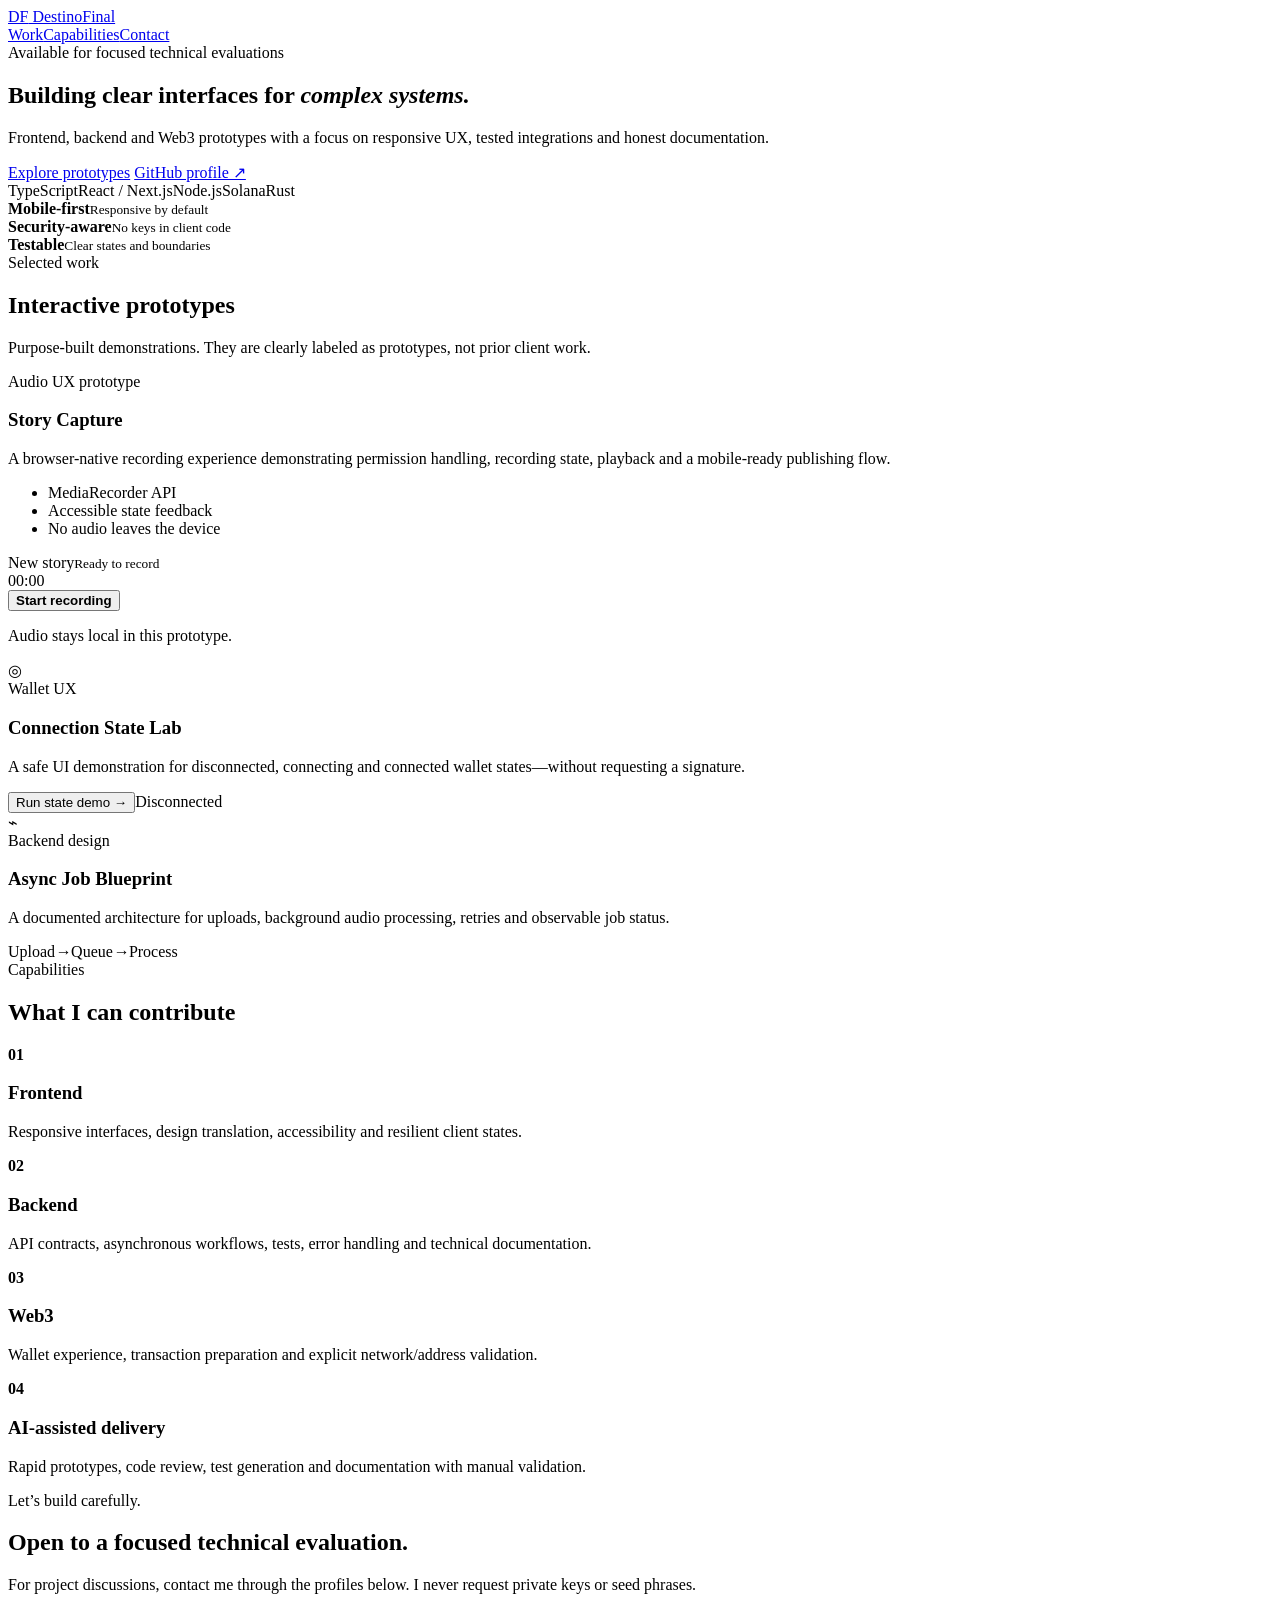
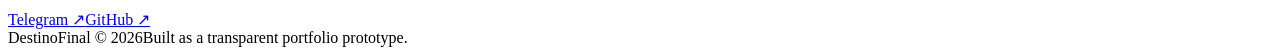
==== index.html @ 2f3a97f2 "Add responsive portfolio site" ====
<!doctype html>
<html lang="en">
<head>
  <meta charset="UTF-8" />
  <meta name="viewport" content="width=device-width, initial-scale=1.0" />
  <meta name="description" content="DestinoFinal — frontend, backend and Web3 development portfolio." />
  <title>DestinoFinal — Web3 Builder</title>
  <link rel="stylesheet" href="styles.css" />
</head>
<body>
  <header class="nav">
    <a class="brand" href="#top" aria-label="DestinoFinal home"><span>DF</span> DestinoFinal</a>
    <nav aria-label="Primary navigation">
      <a href="#work">Work</a><a href="#capabilities">Capabilities</a><a href="#contact">Contact</a>
    </nav>
  </header>

  <main id="top">
    <section class="hero">
      <div class="eyebrow"><span></span> Available for focused technical evaluations</div>
      <h1>Building clear interfaces for <em>complex systems.</em></h1>
      <p class="lede">Frontend, backend and Web3 prototypes with a focus on responsive UX, tested integrations and honest documentation.</p>
      <div class="actions">
        <a class="button primary" href="#work">Explore prototypes</a>
        <a class="button secondary" href="https://github.com/finaldestino96-beep">GitHub profile ↗</a>
      </div>
      <div class="stack" aria-label="Technology stack"><span>TypeScript</span><span>React / Next.js</span><span>Node.js</span><span>Solana</span><span>Rust</span></div>
    </section>

    <section class="metrics" aria-label="Working principles">
      <article><strong>Mobile-first</strong><small>Responsive by default</small></article>
      <article><strong>Security-aware</strong><small>No keys in client code</small></article>
      <article><strong>Testable</strong><small>Clear states and boundaries</small></article>
    </section>

    <section id="work" class="section">
      <div class="section-heading"><div><span>Selected work</span><h2>Interactive prototypes</h2></div><p>Purpose-built demonstrations. They are clearly labeled as prototypes, not prior client work.</p></div>

      <article class="project featured">
        <div class="project-copy">
          <span class="tag">Audio UX prototype</span>
          <h3>Story Capture</h3>
          <p>A browser-native recording experience demonstrating permission handling, recording state, playback and a mobile-ready publishing flow.</p>
          <ul><li>MediaRecorder API</li><li>Accessible state feedback</li><li>No audio leaves the device</li></ul>
        </div>
        <div class="recorder-card">
          <div class="recorder-head"><span>New story</span><small id="status">Ready to record</small></div>
          <div class="wave" id="wave" aria-hidden="true"></div>
          <div class="timer" id="timer">00:00</div>
          <button id="recordButton" class="record" type="button"><span></span><b>Start recording</b></button>
          <audio id="playback" controls hidden></audio>
          <p class="privacy">Audio stays local in this prototype.</p>
        </div>
      </article>

      <div class="project-grid">
        <article class="project small">
          <div class="icon">◎</div><span class="tag">Wallet UX</span><h3>Connection State Lab</h3>
          <p>A safe UI demonstration for disconnected, connecting and connected wallet states—without requesting a signature.</p>
          <button id="walletDemo" class="text-button" type="button">Run state demo →</button><output id="walletState">Disconnected</output>
        </article>
        <article class="project small">
          <div class="icon">⌁</div><span class="tag">Backend design</span><h3>Async Job Blueprint</h3>
          <p>A documented architecture for uploads, background audio processing, retries and observable job status.</p>
          <div class="flow"><span>Upload</span><i>→</i><span>Queue</span><i>→</i><span>Process</span></div>
        </article>
      </div>
    </section>

    <section id="capabilities" class="section capabilities">
      <div class="section-heading"><div><span>Capabilities</span><h2>What I can contribute</h2></div></div>
      <div class="cap-grid">
        <article><b>01</b><h3>Frontend</h3><p>Responsive interfaces, design translation, accessibility and resilient client states.</p></article>
        <article><b>02</b><h3>Backend</h3><p>API contracts, asynchronous workflows, tests, error handling and technical documentation.</p></article>
        <article><b>03</b><h3>Web3</h3><p>Wallet experience, transaction preparation and explicit network/address validation.</p></article>
        <article><b>04</b><h3>AI-assisted delivery</h3><p>Rapid prototypes, code review, test generation and documentation with manual validation.</p></article>
      </div>
    </section>

    <section id="contact" class="contact">
      <span>Let’s build carefully.</span><h2>Open to a focused technical evaluation.</h2>
      <p>For project discussions, contact me through the profiles below. I never request private keys or seed phrases.</p>
      <div class="actions"><a class="button primary" href="https://t.me/Fatulini">Telegram ↗</a><a class="button secondary" href="https://github.com/finaldestino96-beep">GitHub ↗</a></div>
    </section>
  </main>

  <footer><span>DestinoFinal © 2026</span><span>Built as a transparent portfolio prototype.</span></footer>
  <script src="app.js"></script>
</body>
</html>
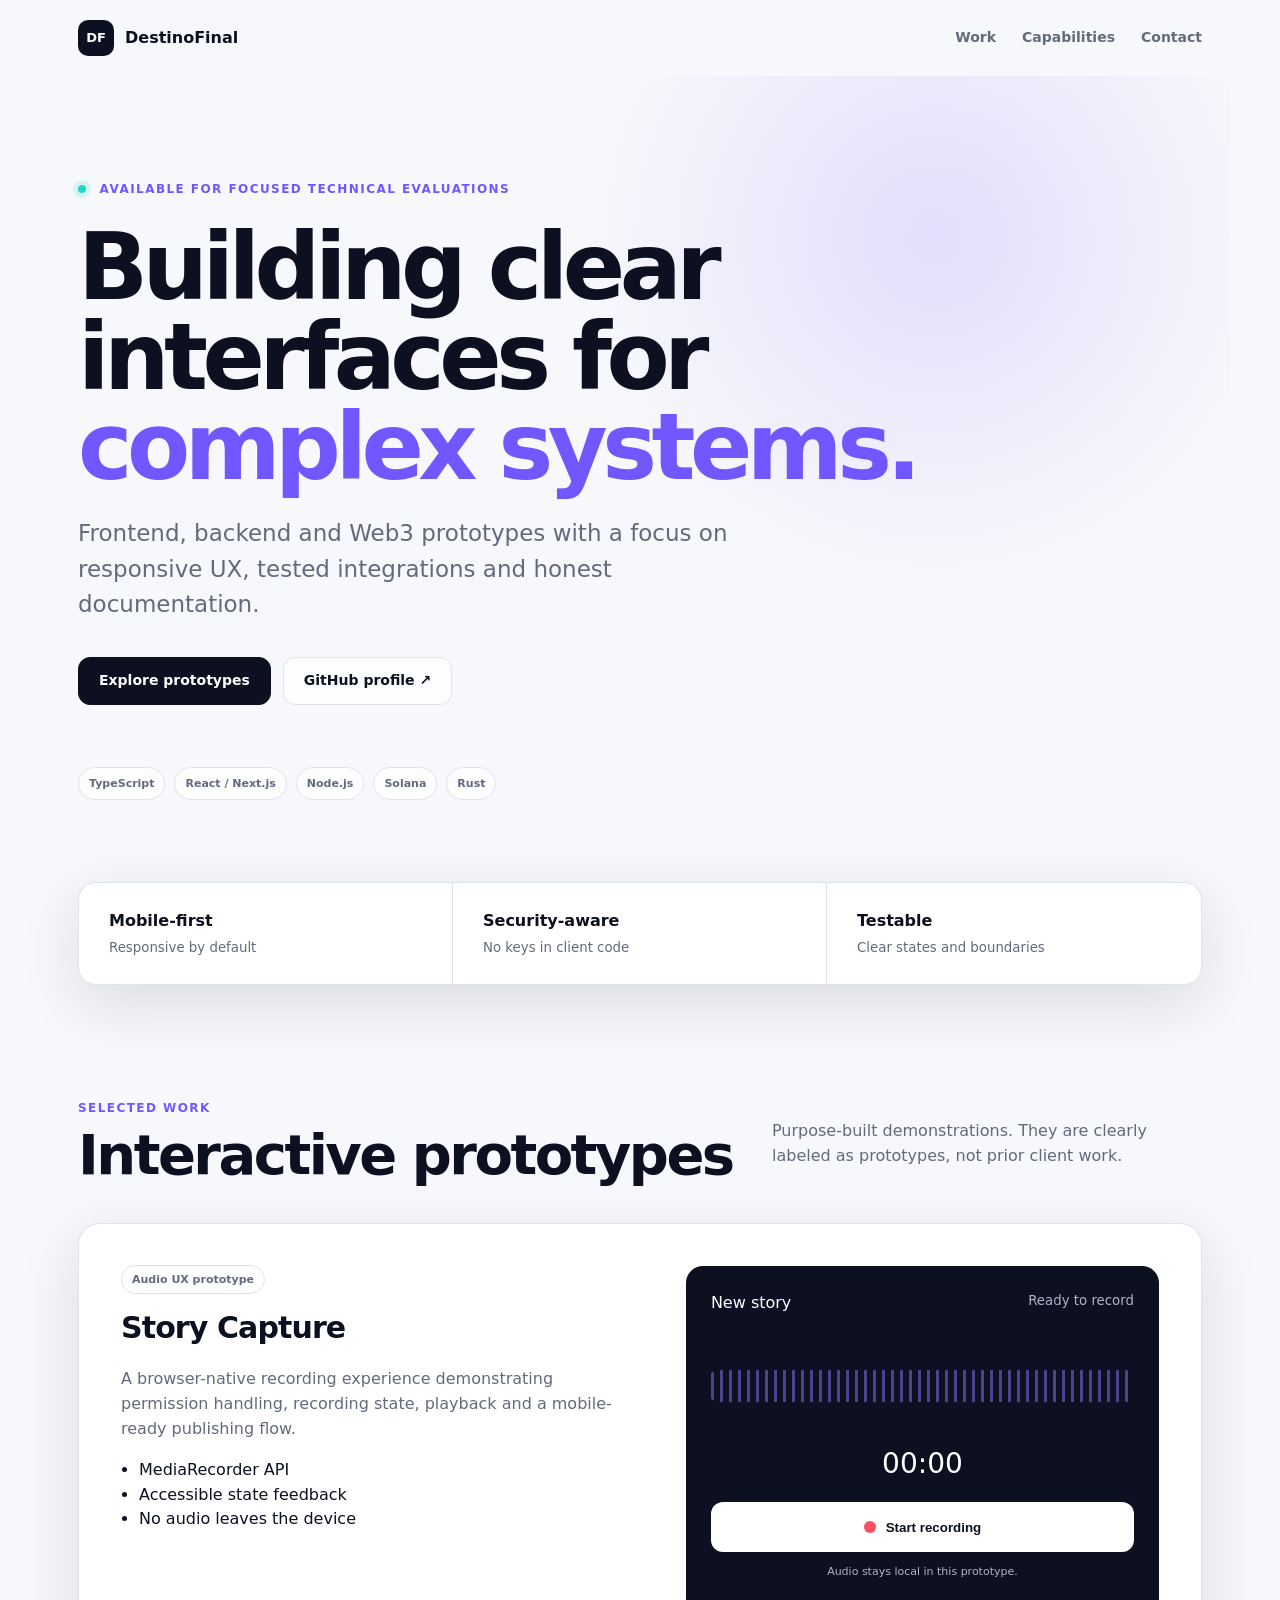
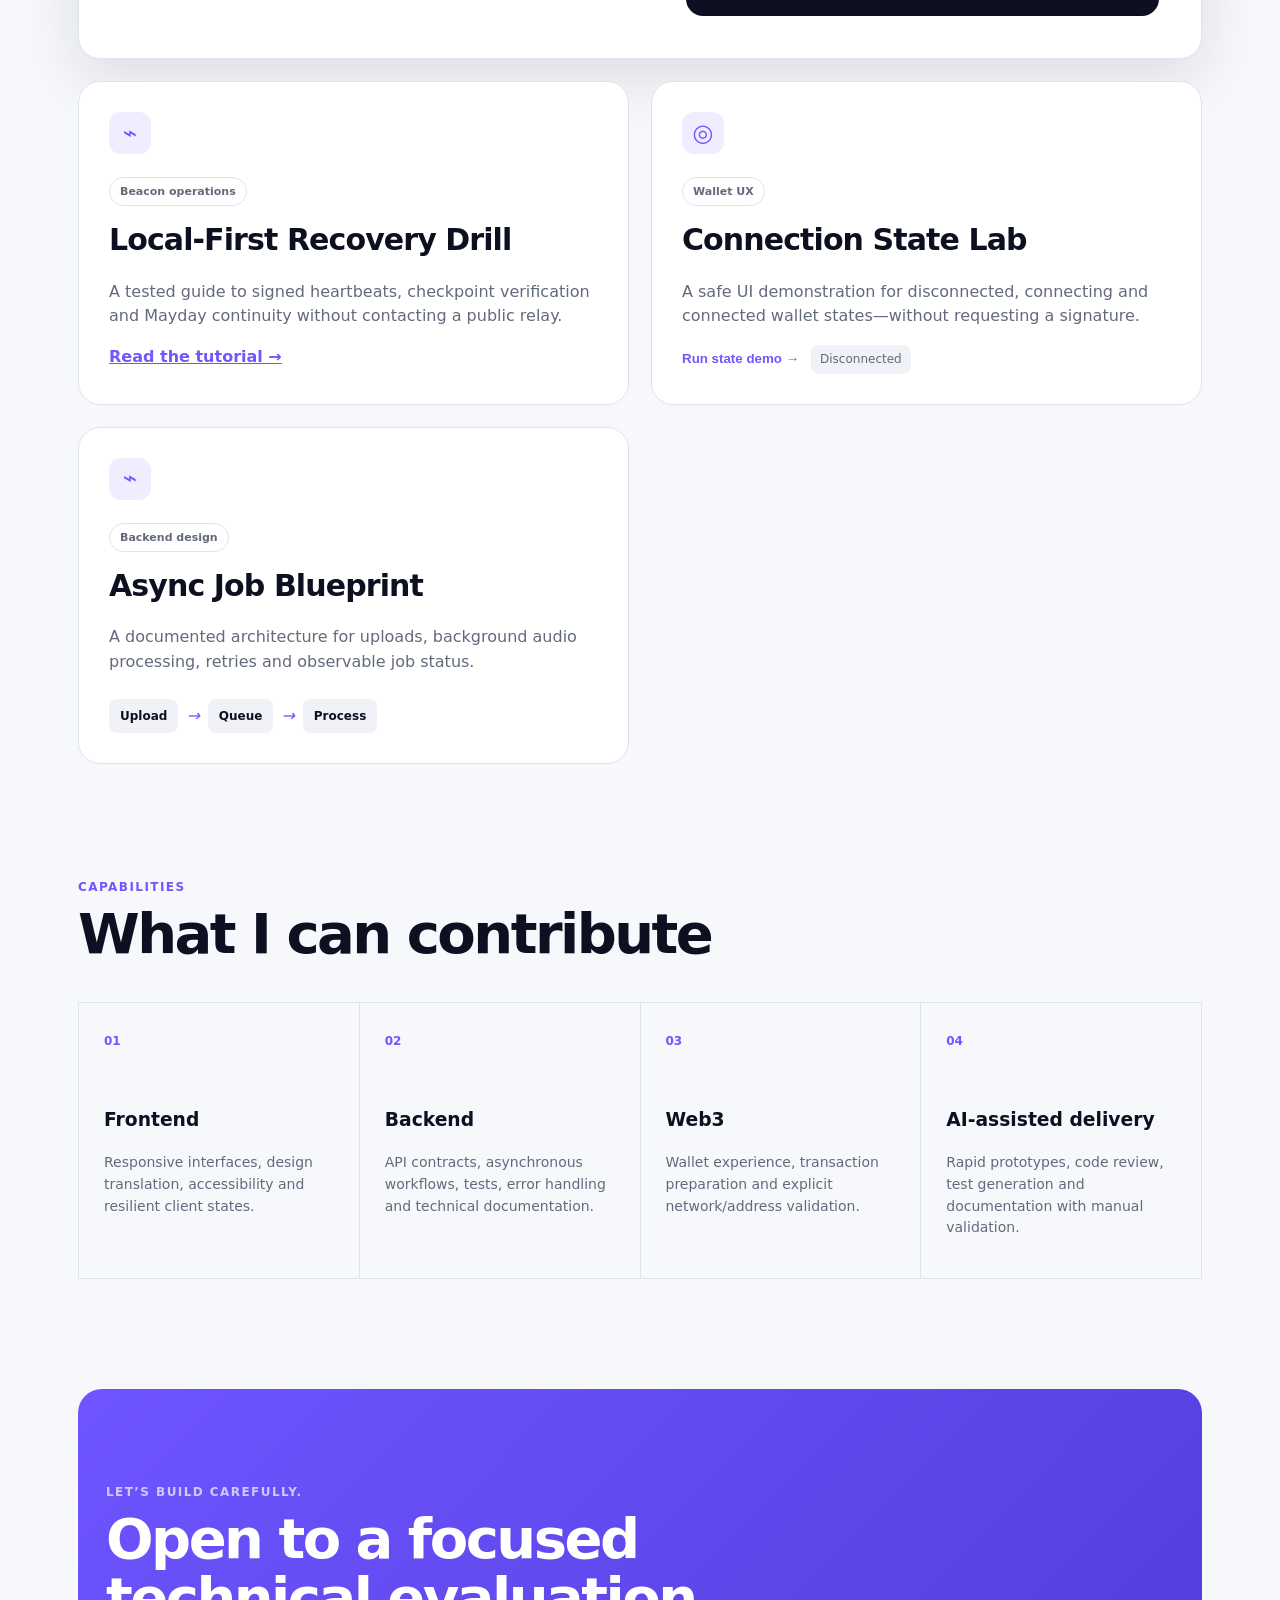
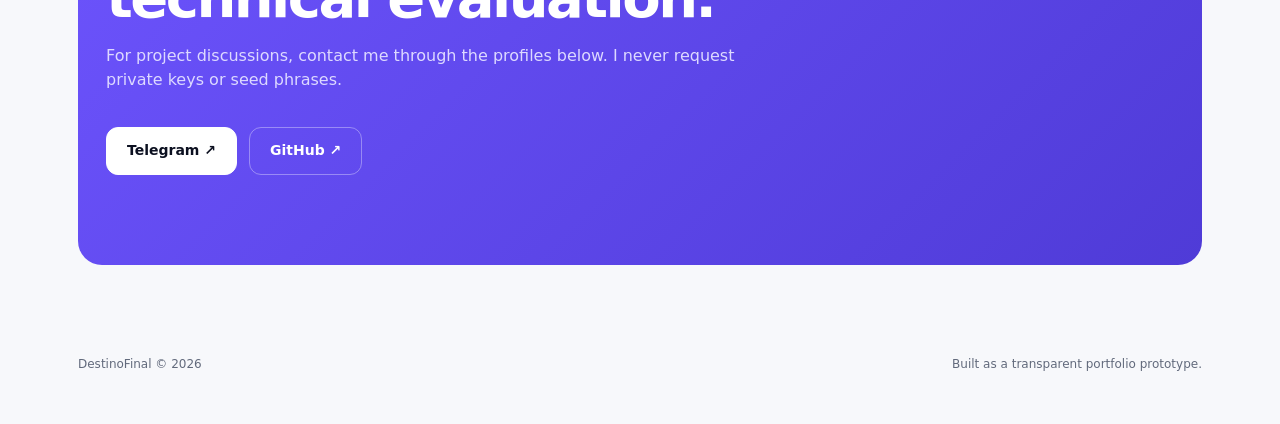
==== commit 92ab6f76: "Link Beacon recovery tutorial from portfolio" ====
--- a/index.html
+++ b/index.html
@@ -55,6 +55,11 @@
 
       <div class="project-grid">
         <article class="project small">
+          <div class="icon">⌁</div><span class="tag">Beacon operations</span><h3>Local-First Recovery Drill</h3>
+          <p>A tested guide to signed heartbeats, checkpoint verification and Mayday continuity without contacting a public relay.</p>
+          <a class="text-button" href="beacon-recovery-drill.html">Read the tutorial →</a>
+        </article>
+        <article class="project small">
           <div class="icon">◎</div><span class="tag">Wallet UX</span><h3>Connection State Lab</h3>
           <p>A safe UI demonstration for disconnected, connecting and connected wallet states—without requesting a signature.</p>
           <button id="walletDemo" class="text-button" type="button">Run state demo →</button><output id="walletState">Disconnected</output>
--- a/styles.css
+++ b/styles.css
@@ -0,0 +1 @@
+:root{--ink:#0c1020;--muted:#626a7c;--line:#dfe3ec;--paper:#f7f8fb;--white:#fff;--violet:#7057ff;--cyan:#23d7c5;--shadow:0 18px 60px rgba(18,24,48,.12)}*{box-sizing:border-box}html{scroll-behavior:smooth}body{margin:0;background:var(--paper);color:var(--ink);font-family:Inter,ui-sans-serif,system-ui,-apple-system,BlinkMacSystemFont,"Segoe UI",sans-serif;line-height:1.55}.nav{height:76px;display:flex;align-items:center;justify-content:space-between;max-width:1180px;margin:auto;padding:0 28px}.brand{display:flex;align-items:center;gap:11px;color:var(--ink);font-weight:800;text-decoration:none}.brand span{display:grid;place-items:center;width:36px;height:36px;border-radius:10px;background:var(--ink);color:white;font-size:13px}.nav nav{display:flex;gap:26px}.nav nav a{color:var(--muted);text-decoration:none;font-size:14px;font-weight:650}.hero{max-width:1180px;margin:0 auto;padding:104px 28px 82px;background:radial-gradient(circle at 75% 20%,rgba(112,87,255,.16),transparent 32%)}.eyebrow,.section-heading span,.contact>span{color:var(--violet);font-size:12px;font-weight:800;letter-spacing:.12em;text-transform:uppercase}.eyebrow span{display:inline-block;width:8px;height:8px;margin-right:8px;border-radius:50%;background:var(--cyan);box-shadow:0 0 0 5px rgba(35,215,197,.15)}h1{max-width:900px;margin:24px 0 22px;font-size:clamp(48px,8vw,92px);line-height:.98;letter-spacing:-.06em}h1 em{color:var(--violet);font-style:normal}.lede{max-width:670px;color:var(--muted);font-size:clamp(18px,2.5vw,23px)}.actions{display:flex;gap:12px;flex-wrap:wrap;margin-top:34px}.button{display:inline-flex;align-items:center;justify-content:center;min-height:48px;padding:0 20px;border:1px solid var(--line);border-radius:12px;text-decoration:none;font-weight:750;font-size:14px}.primary{background:var(--ink);color:white;border-color:var(--ink)}.secondary{background:rgba(255,255,255,.7);color:var(--ink)}.stack{display:flex;gap:9px;flex-wrap:wrap;margin-top:62px}.stack span,.tag{padding:7px 10px;border:1px solid var(--line);border-radius:999px;background:rgba(255,255,255,.8);color:var(--muted);font-size:11px;font-weight:750}.metrics{display:grid;grid-template-columns:repeat(3,1fr);max-width:1124px;margin:0 auto;background:var(--white);border:1px solid var(--line);border-radius:18px;box-shadow:var(--shadow)}.metrics article{padding:26px 30px;border-right:1px solid var(--line)}.metrics article:last-child{border:0}.metrics strong,.metrics small{display:block}.metrics small{margin-top:4px;color:var(--muted)}.section{max-width:1180px;margin:auto;padding:110px 28px 0}.section-heading{display:flex;justify-content:space-between;align-items:end;gap:30px;margin-bottom:38px}.section-heading h2,.contact h2{margin:6px 0 0;font-size:clamp(34px,5vw,56px);letter-spacing:-.045em;line-height:1.05}.section-heading>p{max-width:430px;color:var(--muted)}.project{background:var(--white);border:1px solid var(--line);border-radius:22px;box-shadow:var(--shadow)}.featured{display:grid;grid-template-columns:1.05fr .95fr;gap:42px;padding:42px}.project h3{font-size:30px;letter-spacing:-.03em;margin:14px 0 10px}.project-copy p,.small p{color:var(--muted)}.project-copy ul{padding-left:18px}.recorder-card{padding:25px;background:var(--ink);color:white;border-radius:17px}.recorder-head{display:flex;justify-content:space-between}.recorder-head small,.privacy{color:#aeb5c6}.wave{height:80px;margin:30px 0 16px;border-radius:10px;background:repeating-linear-gradient(90deg,#8775ff 0 3px,transparent 3px 9px);opacity:.5;transform:scaleY(.4);transition:.3s}.wave.active{animation:pulse .8s ease-in-out infinite alternate}.timer{text-align:center;font-size:28px;font-variant-numeric:tabular-nums}.record{display:flex;align-items:center;justify-content:center;gap:10px;width:100%;height:50px;margin-top:17px;border:0;border-radius:12px;background:white;color:var(--ink);cursor:pointer}.record span{width:12px;height:12px;border-radius:50%;background:#ff4d63}.record.active span{border-radius:2px}.recorder-card audio{width:100%;margin-top:15px}.privacy{text-align:center;font-size:11px}.project-grid{display:grid;grid-template-columns:1fr 1fr;gap:22px;margin-top:22px}.small{padding:30px;box-shadow:none}.small .icon{display:grid;place-items:center;width:42px;height:42px;margin-bottom:24px;border-radius:12px;background:#efedff;color:var(--violet);font-size:24px}.text-button{padding:0;border:0;background:none;color:var(--violet);font-weight:800;cursor:pointer}.small output{display:inline-block;margin-left:12px;padding:5px 9px;border-radius:8px;background:#f0f2f7;color:var(--muted);font-size:12px}.flow{display:flex;align-items:center;gap:8px;flex-wrap:wrap;margin-top:24px}.flow span{padding:8px 11px;border-radius:8px;background:#f0f2f7;font-size:12px;font-weight:700}.flow i{color:var(--violet)}.capabilities{padding-bottom:110px}.cap-grid{display:grid;grid-template-columns:repeat(4,1fr);border-top:1px solid var(--line);border-left:1px solid var(--line)}.cap-grid article{min-height:240px;padding:25px;border-right:1px solid var(--line);border-bottom:1px solid var(--line)}.cap-grid b{color:var(--violet);font-size:12px}.cap-grid h3{margin-top:52px}.cap-grid p{color:var(--muted);font-size:14px}.contact{padding:90px 28px;max-width:1124px;margin:0 auto 60px;border-radius:24px;background:linear-gradient(135deg,#6e55ff,#4f3bd7);color:white}.contact>span{color:#cfc8ff}.contact h2{max-width:700px}.contact p{max-width:650px;color:#ddd9ff}.contact .primary{background:white;color:var(--ink);border-color:white}.contact .secondary{background:transparent;color:white;border-color:rgba(255,255,255,.35)}footer{display:flex;justify-content:space-between;gap:20px;max-width:1180px;margin:auto;padding:30px 28px 50px;color:var(--muted);font-size:12px}@keyframes pulse{from{transform:scaleY(.35)}to{transform:scaleY(.9)}}@media(max-width:760px){.nav nav{display:none}.hero{padding-top:68px}.metrics,.featured,.project-grid,.cap-grid{grid-template-columns:1fr}.metrics{margin:0 18px}.metrics article{border-right:0;border-bottom:1px solid var(--line)}.featured{padding:22px}.section-heading{display:block}.section-heading>p{margin-top:18px}.cap-grid article{min-height:190px}.contact{margin:0 18px 40px;padding:54px 24px}footer{display:block}footer span{display:block;margin-top:6px}}
